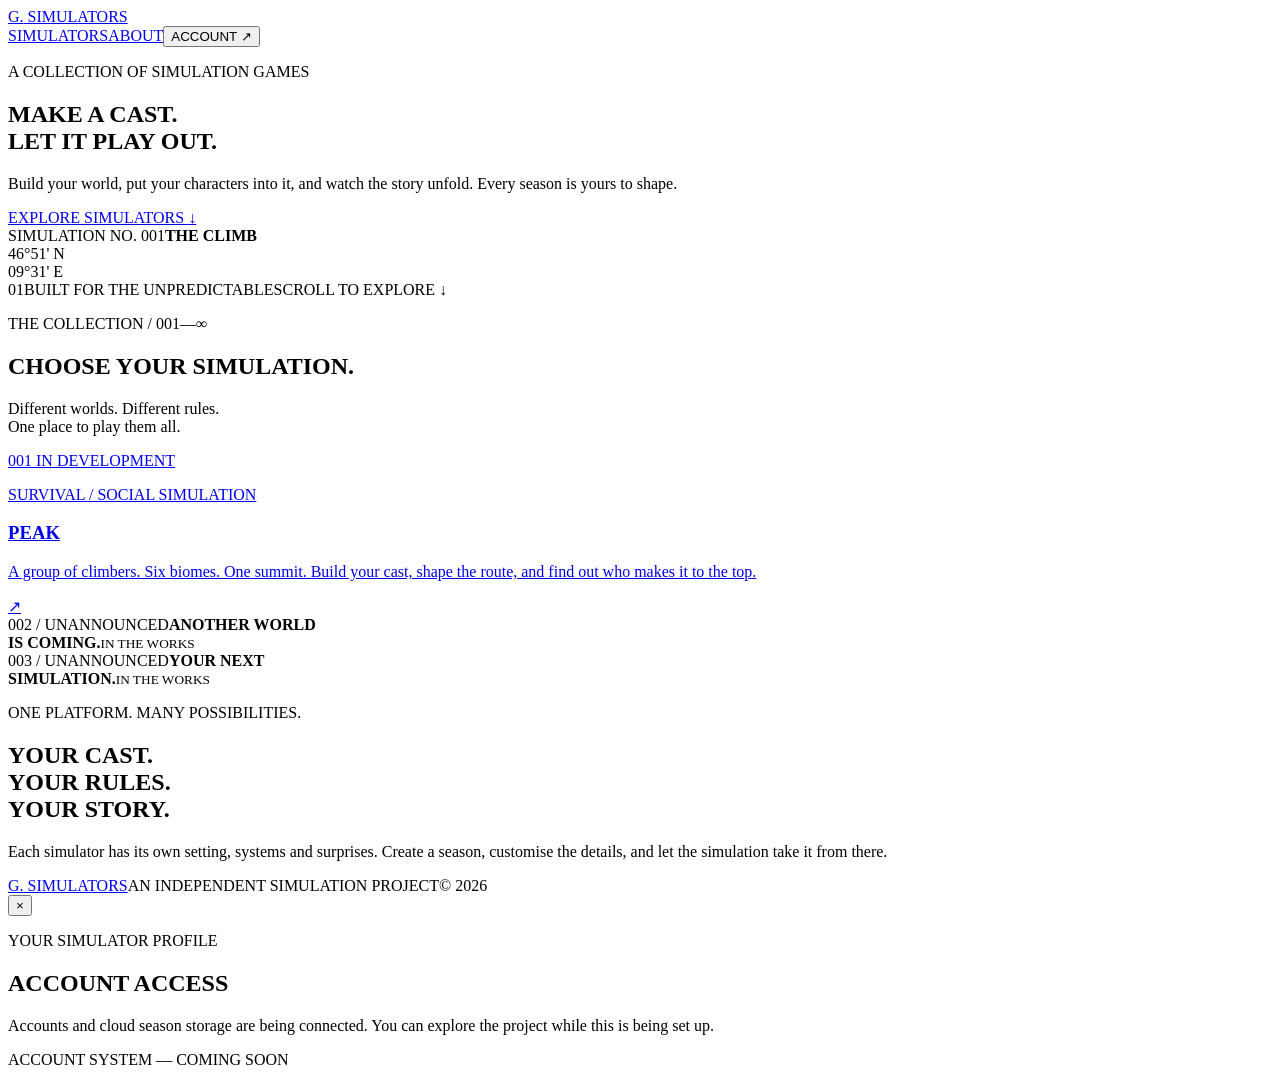
==== index.html @ 8d4240d0 "Build initial simulator platform: add index.html" ====
<!DOCTYPE html>
<html lang="en">
<head>
  <meta charset="UTF-8">
  <meta name="viewport" content="width=device-width, initial-scale=1.0">
  <meta name="theme-color" content="#101719">
  <meta name="description" content="A collection of customisable, event-driven simulation games.">
  <title>SIMULATORS — Goobleh</title>
  <link rel="preconnect" href="https://fonts.googleapis.com">
  <link rel="preconnect" href="https://fonts.gstatic.com" crossorigin>
  <link href="https://fonts.googleapis.com/css2?family=DM+Mono:wght@400;500&family=DM+Sans:wght@400;500;600;700;800&display=swap" rel="stylesheet">
  <link rel="stylesheet" href="styles.css">
</head>
<body>
  <div class="site-shell">
    <header class="topbar">
      <a class="wordmark" href="index.html"><span class="wordmark-mark">G.</span> SIMULATORS</a>
      <nav><a class="nav-link active" href="#simulators">SIMULATORS</a><a class="nav-link" href="#about">ABOUT</a><button class="account-button" id="accountButton">ACCOUNT <span>↗</span></button></nav>
    </header>
    <main>
      <section class="hero">
        <div class="hero-copy">
          <p class="eyebrow"><span class="pulse"></span> A COLLECTION OF SIMULATION GAMES</p>
          <h1>MAKE A CAST.<br><span>LET IT PLAY OUT.</span></h1>
          <p class="hero-description">Build your world, put your characters into it, and watch the story unfold. Every season is yours to shape.</p>
          <a class="primary-button" href="#simulators">EXPLORE SIMULATORS <span>↓</span></a>
        </div>
        <div class="hero-art" aria-label="Abstract mountain landscape">
          <div class="sun"></div><div class="mountain mountain-back"></div><div class="mountain mountain-front"></div>
          <div class="hero-art-label"><span>SIMULATION NO. 001</span><strong>THE CLIMB</strong></div>
          <div class="coordinates">46°51' N<br>09°31' E</div>
        </div>
        <div class="hero-index"><span>01</span><span>BUILT FOR THE UNPREDICTABLE</span><span>SCROLL TO EXPLORE ↓</span></div>
      </section>
      <section class="simulator-section" id="simulators">
        <div class="section-heading"><div><p class="eyebrow">THE COLLECTION / 001—∞</p><h2>CHOOSE YOUR SIMULATION.</h2></div><p class="section-note">Different worlds. Different rules.<br>One place to play them all.</p></div>
        <a class="sim-card peak-card" href="peak/index.html">
          <div class="sim-card-art"><div class="card-sun"></div><div class="card-ridge ridge-one"></div><div class="card-ridge ridge-two"></div><span class="card-number">001</span><span class="card-status"><i></i> IN DEVELOPMENT</span></div>
          <div class="sim-card-info"><div><p class="eyebrow">SURVIVAL / SOCIAL SIMULATION</p><h3>PEAK</h3><p class="sim-description">A group of climbers. Six biomes. One summit. Build your cast, shape the route, and find out who makes it to the top.</p></div><span class="card-arrow">↗</span></div>
        </a>
        <div class="coming-grid"><div class="coming-card"><span>002 / UNANNOUNCED</span><strong>ANOTHER WORLD<br>IS COMING.</strong><small>IN THE WORKS</small></div><div class="coming-card"><span>003 / UNANNOUNCED</span><strong>YOUR NEXT<br>SIMULATION.</strong><small>IN THE WORKS</small></div></div>
      </section>
      <section class="about-section" id="about"><p class="eyebrow">ONE PLATFORM. MANY POSSIBILITIES.</p><h2>YOUR CAST.<br>YOUR RULES.<br><span>YOUR STORY.</span></h2><p>Each simulator has its own setting, systems and surprises. Create a season, customise the details, and let the simulation take it from there.</p></section>
    </main>
    <footer><a class="wordmark" href="index.html"><span class="wordmark-mark">G.</span> SIMULATORS</a><span>AN INDEPENDENT SIMULATION PROJECT</span><span>© 2026</span></footer>
  </div>
  <div class="modal-backdrop hidden" id="accountModal"><div class="account-modal"><button class="modal-close" id="closeModal" aria-label="Close">×</button><p class="eyebrow">YOUR SIMULATOR PROFILE</p><h2>ACCOUNT ACCESS</h2><p>Accounts and cloud season storage are being connected. You can explore the project while this is being set up.</p><span class="modal-status">ACCOUNT SYSTEM — COMING SOON</span></div></div>
  <script src="app.js"></script>
</body>
</html>
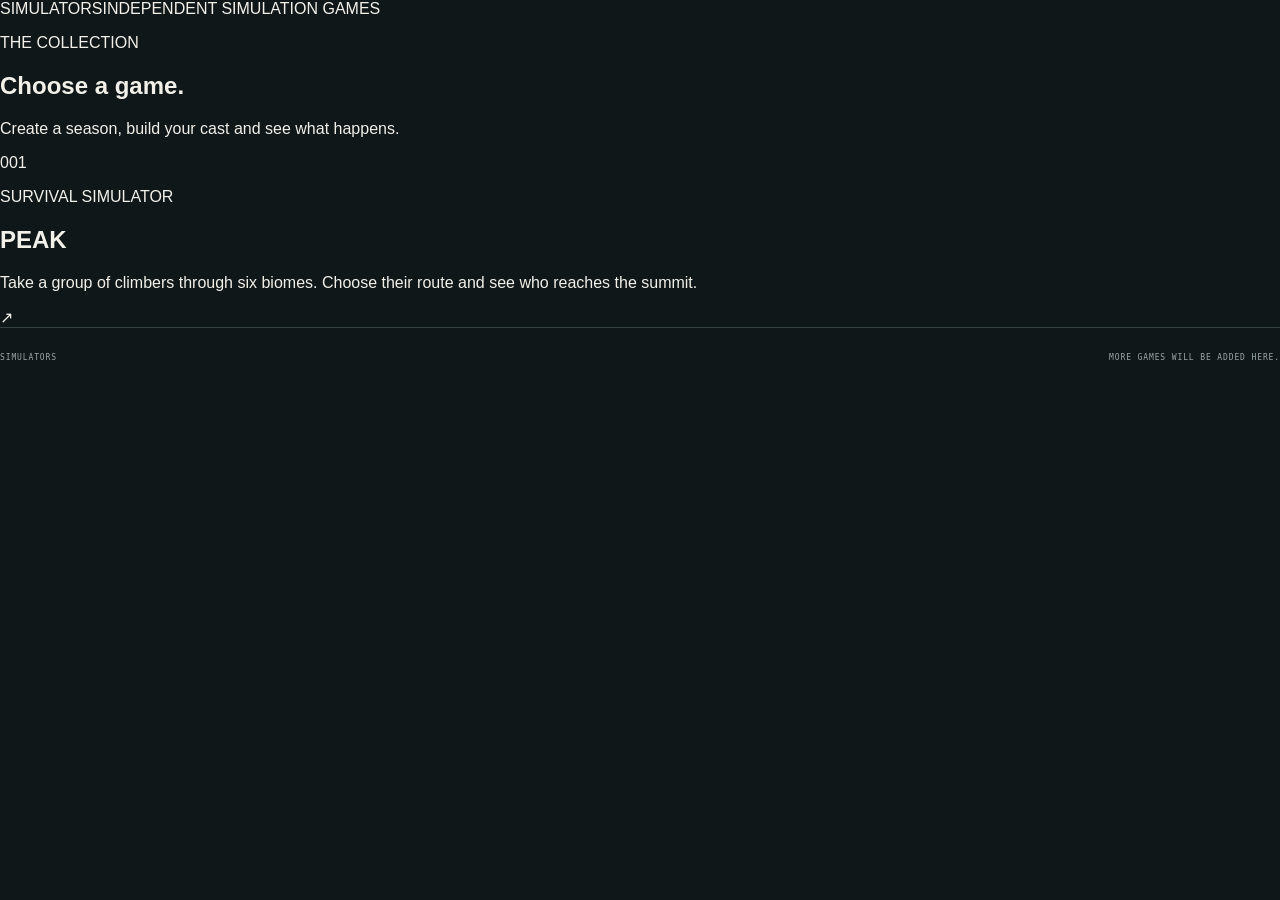
==== commit 93a0370d: "Simplify layout and improve PEAK setup usability: index.html" ====
--- a/index.html
+++ b/index.html
@@ -1,50 +1,26 @@
-<!DOCTYPE html>
+<!doctype html>
 <html lang="en">
 <head>
-  <meta charset="UTF-8">
-  <meta name="viewport" content="width=device-width, initial-scale=1.0">
-  <meta name="theme-color" content="#101719">
-  <meta name="description" content="A collection of customisable, event-driven simulation games.">
-  <title>SIMULATORS — Goobleh</title>
-  <link rel="preconnect" href="https://fonts.googleapis.com">
-  <link rel="preconnect" href="https://fonts.gstatic.com" crossorigin>
-  <link href="https://fonts.googleapis.com/css2?family=DM+Mono:wght@400;500&family=DM+Sans:wght@400;500;600;700;800&display=swap" rel="stylesheet">
-  <link rel="stylesheet" href="styles.css">
+<meta charset="utf-8">
+<meta name="viewport" content="width=device-width, initial-scale=1">
+<meta name="theme-color" content="#151a18">
+<meta name="description" content="A collection of customisable simulation games.">
+<title>Simulators</title>
+<link rel="stylesheet" href="styles.css">
 </head>
 <body>
-  <div class="site-shell">
-    <header class="topbar">
-      <a class="wordmark" href="index.html"><span class="wordmark-mark">G.</span> SIMULATORS</a>
-      <nav><a class="nav-link active" href="#simulators">SIMULATORS</a><a class="nav-link" href="#about">ABOUT</a><button class="account-button" id="accountButton">ACCOUNT <span>↗</span></button></nav>
-    </header>
-    <main>
-      <section class="hero">
-        <div class="hero-copy">
-          <p class="eyebrow"><span class="pulse"></span> A COLLECTION OF SIMULATION GAMES</p>
-          <h1>MAKE A CAST.<br><span>LET IT PLAY OUT.</span></h1>
-          <p class="hero-description">Build your world, put your characters into it, and watch the story unfold. Every season is yours to shape.</p>
-          <a class="primary-button" href="#simulators">EXPLORE SIMULATORS <span>↓</span></a>
-        </div>
-        <div class="hero-art" aria-label="Abstract mountain landscape">
-          <div class="sun"></div><div class="mountain mountain-back"></div><div class="mountain mountain-front"></div>
-          <div class="hero-art-label"><span>SIMULATION NO. 001</span><strong>THE CLIMB</strong></div>
-          <div class="coordinates">46°51' N<br>09°31' E</div>
-        </div>
-        <div class="hero-index"><span>01</span><span>BUILT FOR THE UNPREDICTABLE</span><span>SCROLL TO EXPLORE ↓</span></div>
-      </section>
-      <section class="simulator-section" id="simulators">
-        <div class="section-heading"><div><p class="eyebrow">THE COLLECTION / 001—∞</p><h2>CHOOSE YOUR SIMULATION.</h2></div><p class="section-note">Different worlds. Different rules.<br>One place to play them all.</p></div>
-        <a class="sim-card peak-card" href="peak/index.html">
-          <div class="sim-card-art"><div class="card-sun"></div><div class="card-ridge ridge-one"></div><div class="card-ridge ridge-two"></div><span class="card-number">001</span><span class="card-status"><i></i> IN DEVELOPMENT</span></div>
-          <div class="sim-card-info"><div><p class="eyebrow">SURVIVAL / SOCIAL SIMULATION</p><h3>PEAK</h3><p class="sim-description">A group of climbers. Six biomes. One summit. Build your cast, shape the route, and find out who makes it to the top.</p></div><span class="card-arrow">↗</span></div>
-        </a>
-        <div class="coming-grid"><div class="coming-card"><span>002 / UNANNOUNCED</span><strong>ANOTHER WORLD<br>IS COMING.</strong><small>IN THE WORKS</small></div><div class="coming-card"><span>003 / UNANNOUNCED</span><strong>YOUR NEXT<br>SIMULATION.</strong><small>IN THE WORKS</small></div></div>
-      </section>
-      <section class="about-section" id="about"><p class="eyebrow">ONE PLATFORM. MANY POSSIBILITIES.</p><h2>YOUR CAST.<br>YOUR RULES.<br><span>YOUR STORY.</span></h2><p>Each simulator has its own setting, systems and surprises. Create a season, customise the details, and let the simulation take it from there.</p></section>
-    </main>
-    <footer><a class="wordmark" href="index.html"><span class="wordmark-mark">G.</span> SIMULATORS</a><span>AN INDEPENDENT SIMULATION PROJECT</span><span>© 2026</span></footer>
-  </div>
-  <div class="modal-backdrop hidden" id="accountModal"><div class="account-modal"><button class="modal-close" id="closeModal" aria-label="Close">×</button><p class="eyebrow">YOUR SIMULATOR PROFILE</p><h2>ACCOUNT ACCESS</h2><p>Accounts and cloud season storage are being connected. You can explore the project while this is being set up.</p><span class="modal-status">ACCOUNT SYSTEM — COMING SOON</span></div></div>
-  <script src="app.js"></script>
+<div class="page">
+<header class="header"><a class="brand" href="index.html">SIMULATORS</a><span class="header-note">INDEPENDENT SIMULATION GAMES</span></header>
+<main>
+<section class="intro"><p class="kicker">THE COLLECTION</p><h1>Choose a game.</h1><p class="intro-copy">Create a season, build your cast and see what happens.</p></section>
+<section class="games" aria-label="Available simulators">
+<a class="game-card" href="peak/index.html">
+<div class="game-image"><span>001</span><div class="mountain-shape"></div></div>
+<div class="game-details"><div><p class="kicker">SURVIVAL SIMULATOR</p><h2>PEAK</h2><p>Take a group of climbers through six biomes. Choose their route and see who reaches the summit.</p></div><span class="arrow" aria-hidden="true">↗</span></div>
+</a>
+</section>
+</main>
+<footer><span>SIMULATORS</span><span>MORE GAMES WILL BE ADDED HERE.</span></footer>
+</div>
 </body>
 </html>
--- a/styles.css
+++ b/styles.css
@@ -0,0 +1 @@
+:root{--bg:#101719;--panel:#182326;--panel2:#202d30;--text:#f1f0e9;--muted:#9ba8a5;--line:#344245;--lime:#d4f078;--orange:#f3a36b;--mono:'DM Mono',monospace;--sans:'DM Sans',sans-serif}*{box-sizing:border-box}html{scroll-behavior:smooth}body{margin:0;background:var(--bg);color:var(--text);font-family:var(--sans)}a{color:inherit;text-decoration:none}.site-shell{max-width:1440px;margin:auto;padding:0 5.5%}.topbar{height:88px;display:flex;align-items:center;justify-content:space-between;border-bottom:1px solid var(--line)}.wordmark{font:500 13px var(--mono);letter-spacing:.12em;display:flex;align-items:center;gap:11px}.wordmark-mark{display:grid;place-items:center;width:30px;height:30px;background:var(--lime);color:#182023;font:800 17px var(--sans);border-radius:50%}nav{display:flex;align-items:center;gap:35px}.nav-link,.account-button,.eyebrow,.hero-index,.coordinates,.hero-art-label span,.card-number,.card-status,.coming-card>span,.coming-card small,footer>span,.modal-status{font:10px var(--mono);letter-spacing:.11em}.nav-link{color:var(--muted)}.nav-link.active{color:var(--lime)}.account-button{background:transparent;border:1px solid var(--line);color:var(--text);padding:12px 17px;cursor:pointer}.account-button span{color:var(--lime);margin-left:13px}.hero{position:relative;min-height:620px;display:grid;grid-template-columns:1fr 1fr;align-items:center;padding:65px 0 95px}.hero-copy{position:relative;z-index:2}.eyebrow{color:var(--lime);margin:0 0 22px}.pulse,.card-status i{display:inline-block;width:7px;height:7px;background:var(--lime);border-radius:50%;margin-right:9px;box-shadow:0 0 12px #d4f07888}.hero h1{font-size:clamp(48px,6.7vw,92px);line-height:.94;letter-spacing:-.075em;margin:0;font-weight:800}.hero h1 span,.about-section h2 span{color:var(--lime)}.hero-description{max-width:390px;color:var(--muted);line-height:1.7;font-size:15px;margin:27px 0 32px}.primary-button{display:inline-flex;gap:38px;align-items:center;padding:16px 20px;background:var(--lime);color:#172022;font:500 10px var(--mono);letter-spacing:.1em}.primary-button span{font-size:16px}.hero-art{height:410px;position:relative;overflow:hidden;background:linear-gradient(155deg,#33494a,#172629 72%);border:1px solid #435456}.sun{position:absolute;width:130px;height:130px;border-radius:50%;background:#e9b77e;top:52px;right:22%;box-shadow:0 0 75px #e9b77e55}.mountain{position:absolute;bottom:-2px;width:0;height:0;border-style:solid}.mountain-back{left:-5%;border-width:0 290px 300px 290px;border-color:transparent transparent #526a64 transparent}.mountain-front{right:-10%;border-width:0 340px 230px 340px;border-color:transparent transparent #263a38 transparent}.hero-art-label{position:absolute;left:25px;bottom:25px;display:flex;flex-direction:column;gap:8px}.hero-art-label span,.coordinates{color:#c4d0c4}.hero-art-label strong{font-size:28px;letter-spacing:-.04em}.coordinates{position:absolute;right:22px;top:22px;line-height:1.7;text-align:right}.hero-index{position:absolute;bottom:27px;left:0;right:0;display:flex;justify-content:space-between;color:var(--muted);font-size:9px}.hero-index span:first-child{color:var(--lime)}.simulator-section{padding:70px 0 100px;border-top:1px solid var(--line)}.section-heading{display:flex;justify-content:space-between;align-items:end;margin-bottom:35px}.section-heading h2{font-size:clamp(25px,3vw,39px);letter-spacing:-.055em;margin:0}.section-note{color:var(--muted);font-size:12px;line-height:1.6;margin:0 0 3px}.sim-card{display:block;border:1px solid var(--line);background:var(--panel);transition:border-color .2s,transform .2s}.sim-card:hover{border-color:var(--lime);transform:translateY(-3px)}.sim-card-art{height:300px;position:relative;overflow:hidden;background:linear-gradient(135deg,#415e5a,#172b2e 75%)}.card-sun{position:absolute;width:95px;height:95px;border-radius:50%;background:#e7b77e;right:19%;top:35px;box-shadow:0 0 65px #e7b77e55}.card-ridge{position:absolute;bottom:-2px;width:0;height:0;border-style:solid}.ridge-one{left:4%;border-width:0 260px 220px 260px;border-color:transparent transparent #789084 transparent}.ridge-two{right:-4%;border-width:0 320px 175px 320px;border-color:transparent transparent #263e3a transparent}.card-number{position:absolute;top:22px;left:23px;color:#e4e8d9}.card-status{position:absolute;top:22px;right:23px;color:#e4e8d9}.card-status i{width:6px;height:6px}.sim-card-info{display:flex;justify-content:space-between;align-items:center;padding:26px 30px}.sim-card-info .eyebrow{font-size:9px;margin-bottom:10px}.sim-card-info h3{font-size:43px;letter-spacing:-.06em;margin:0 0 8px}.sim-description{color:var(--muted);font-size:13px;line-height:1.6;max-width:560px;margin:0}.card-arrow{font-size:26px;color:var(--lime)}.coming-grid{display:grid;grid-template-columns:1fr 1fr;gap:16px;margin-top:16px}.coming-card{min-height:170px;padding:22px;background:#151f21;border:1px dashed #39484a;display:flex;flex-direction:column;align-items:flex-start;justify-content:space-between;color:var(--muted)}.coming-card strong{font-size:23px;line-height:1.05;letter-spacing:-.04em;color:#667572}.coming-card small{font-size:8px}.about-section{padding:75px 0 105px;border-top:1px solid var(--line);max-width:650px}.about-section h2{font-size:clamp(42px,6vw,70px);line-height:.97;letter-spacing:-.07em;margin:0 0 25px}.about-section>p:last-child{color:var(--muted);max-width:420px;font-size:14px;line-height:1.8}footer{border-top:1px solid var(--line);padding:25px 0 35px;display:flex;justify-content:space-between;align-items:center;color:var(--muted)}footer .wordmark{color:var(--text)}footer>span{font-size:8px}.modal-backdrop{position:fixed;inset:0;background:#050a0bd9;display:grid;place-items:center;padding:20px;z-index:5}.hidden{display:none!important}.account-modal{position:relative;max-width:420px;width:100%;padding:36px;background:var(--panel);border:1px solid var(--line)}.account-modal h2{font-size:30px;letter-spacing:-.05em;margin:0 0 13px}.account-modal>p:not(.eyebrow){color:var(--muted);font-size:13px;line-height:1.7}.modal-close{position:absolute;right:18px;top:12px;background:none;border:0;color:var(--text);font-size:27px;cursor:pointer}.modal-status{display:inline-block;color:var(--lime);margin-top:17px;font-size:9px}@media(max-width:760px){.site-shell{padding:0 22px}.topbar{height:70px}nav{gap:15px}.nav-link{display:none}.hero{grid-template-columns:1fr;padding:65px 0 75px;gap:35px}.hero-art{height:280px}.hero-index{bottom:22px}.section-heading{align-items:flex-start;gap:20px;flex-direction:column}.sim-card-art{height:230px}.sim-card-info{padding:22px;align-items:flex-start}.sim-card-info h3{font-size:36px}.sim-description{font-size:12px}.coming-grid{grid-template-columns:1fr}.coming-card{min-height:140px}footer{gap:15px;flex-wrap:wrap}footer>span{font-size:7px}}
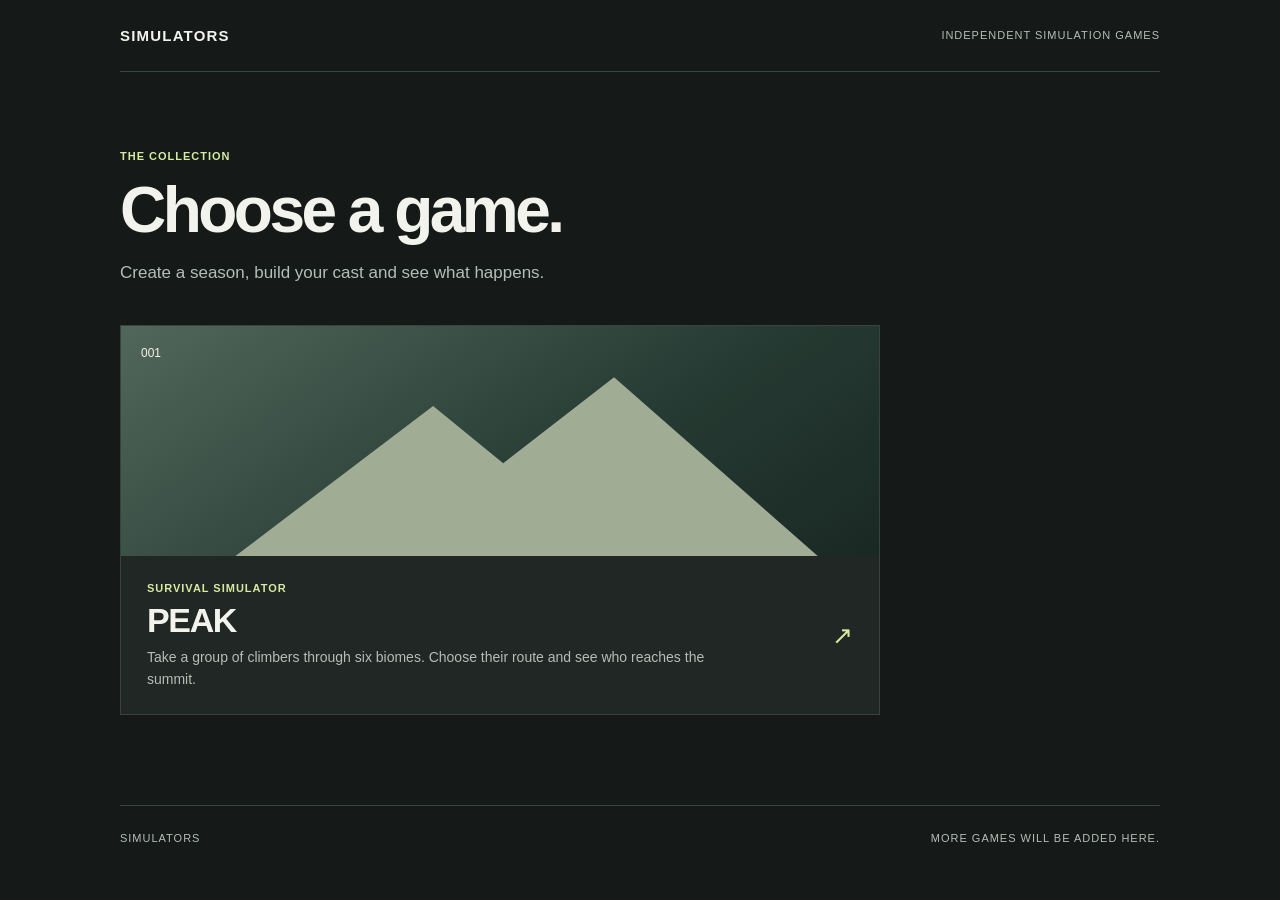
==== commit 925ec5ff: "Fix HTML syntax for opening html tag" ====
--- a/index.html
+++ b/index.html
@@ -1,5 +1,5 @@
 <!doctype html>
-<html lang="en">
+<html lang="en"> 
 <head>
 <meta charset="utf-8">
 <meta name="viewport" content="width=device-width, initial-scale=1">
@@ -23,4 +23,4 @@
 <footer><span>SIMULATORS</span><span>MORE GAMES WILL BE ADDED HERE.</span></footer>
 </div>
 </body>
-</html>+</html>
--- a/styles.css
+++ b/styles.css
@@ -1 +1 @@
-:root{--bg:#101719;--panel:#182326;--panel2:#202d30;--text:#f1f0e9;--muted:#9ba8a5;--line:#344245;--lime:#d4f078;--orange:#f3a36b;--mono:'DM Mono',monospace;--sans:'DM Sans',sans-serif}*{box-sizing:border-box}html{scroll-behavior:smooth}body{margin:0;background:var(--bg);color:var(--text);font-family:var(--sans)}a{color:inherit;text-decoration:none}.site-shell{max-width:1440px;margin:auto;padding:0 5.5%}.topbar{height:88px;display:flex;align-items:center;justify-content:space-between;border-bottom:1px solid var(--line)}.wordmark{font:500 13px var(--mono);letter-spacing:.12em;display:flex;align-items:center;gap:11px}.wordmark-mark{display:grid;place-items:center;width:30px;height:30px;background:var(--lime);color:#182023;font:800 17px var(--sans);border-radius:50%}nav{display:flex;align-items:center;gap:35px}.nav-link,.account-button,.eyebrow,.hero-index,.coordinates,.hero-art-label span,.card-number,.card-status,.coming-card>span,.coming-card small,footer>span,.modal-status{font:10px var(--mono);letter-spacing:.11em}.nav-link{color:var(--muted)}.nav-link.active{color:var(--lime)}.account-button{background:transparent;border:1px solid var(--line);color:var(--text);padding:12px 17px;cursor:pointer}.account-button span{color:var(--lime);margin-left:13px}.hero{position:relative;min-height:620px;display:grid;grid-template-columns:1fr 1fr;align-items:center;padding:65px 0 95px}.hero-copy{position:relative;z-index:2}.eyebrow{color:var(--lime);margin:0 0 22px}.pulse,.card-status i{display:inline-block;width:7px;height:7px;background:var(--lime);border-radius:50%;margin-right:9px;box-shadow:0 0 12px #d4f07888}.hero h1{font-size:clamp(48px,6.7vw,92px);line-height:.94;letter-spacing:-.075em;margin:0;font-weight:800}.hero h1 span,.about-section h2 span{color:var(--lime)}.hero-description{max-width:390px;color:var(--muted);line-height:1.7;font-size:15px;margin:27px 0 32px}.primary-button{display:inline-flex;gap:38px;align-items:center;padding:16px 20px;background:var(--lime);color:#172022;font:500 10px var(--mono);letter-spacing:.1em}.primary-button span{font-size:16px}.hero-art{height:410px;position:relative;overflow:hidden;background:linear-gradient(155deg,#33494a,#172629 72%);border:1px solid #435456}.sun{position:absolute;width:130px;height:130px;border-radius:50%;background:#e9b77e;top:52px;right:22%;box-shadow:0 0 75px #e9b77e55}.mountain{position:absolute;bottom:-2px;width:0;height:0;border-style:solid}.mountain-back{left:-5%;border-width:0 290px 300px 290px;border-color:transparent transparent #526a64 transparent}.mountain-front{right:-10%;border-width:0 340px 230px 340px;border-color:transparent transparent #263a38 transparent}.hero-art-label{position:absolute;left:25px;bottom:25px;display:flex;flex-direction:column;gap:8px}.hero-art-label span,.coordinates{color:#c4d0c4}.hero-art-label strong{font-size:28px;letter-spacing:-.04em}.coordinates{position:absolute;right:22px;top:22px;line-height:1.7;text-align:right}.hero-index{position:absolute;bottom:27px;left:0;right:0;display:flex;justify-content:space-between;color:var(--muted);font-size:9px}.hero-index span:first-child{color:var(--lime)}.simulator-section{padding:70px 0 100px;border-top:1px solid var(--line)}.section-heading{display:flex;justify-content:space-between;align-items:end;margin-bottom:35px}.section-heading h2{font-size:clamp(25px,3vw,39px);letter-spacing:-.055em;margin:0}.section-note{color:var(--muted);font-size:12px;line-height:1.6;margin:0 0 3px}.sim-card{display:block;border:1px solid var(--line);background:var(--panel);transition:border-color .2s,transform .2s}.sim-card:hover{border-color:var(--lime);transform:translateY(-3px)}.sim-card-art{height:300px;position:relative;overflow:hidden;background:linear-gradient(135deg,#415e5a,#172b2e 75%)}.card-sun{position:absolute;width:95px;height:95px;border-radius:50%;background:#e7b77e;right:19%;top:35px;box-shadow:0 0 65px #e7b77e55}.card-ridge{position:absolute;bottom:-2px;width:0;height:0;border-style:solid}.ridge-one{left:4%;border-width:0 260px 220px 260px;border-color:transparent transparent #789084 transparent}.ridge-two{right:-4%;border-width:0 320px 175px 320px;border-color:transparent transparent #263e3a transparent}.card-number{position:absolute;top:22px;left:23px;color:#e4e8d9}.card-status{position:absolute;top:22px;right:23px;color:#e4e8d9}.card-status i{width:6px;height:6px}.sim-card-info{display:flex;justify-content:space-between;align-items:center;padding:26px 30px}.sim-card-info .eyebrow{font-size:9px;margin-bottom:10px}.sim-card-info h3{font-size:43px;letter-spacing:-.06em;margin:0 0 8px}.sim-description{color:var(--muted);font-size:13px;line-height:1.6;max-width:560px;margin:0}.card-arrow{font-size:26px;color:var(--lime)}.coming-grid{display:grid;grid-template-columns:1fr 1fr;gap:16px;margin-top:16px}.coming-card{min-height:170px;padding:22px;background:#151f21;border:1px dashed #39484a;display:flex;flex-direction:column;align-items:flex-start;justify-content:space-between;color:var(--muted)}.coming-card strong{font-size:23px;line-height:1.05;letter-spacing:-.04em;color:#667572}.coming-card small{font-size:8px}.about-section{padding:75px 0 105px;border-top:1px solid var(--line);max-width:650px}.about-section h2{font-size:clamp(42px,6vw,70px);line-height:.97;letter-spacing:-.07em;margin:0 0 25px}.about-section>p:last-child{color:var(--muted);max-width:420px;font-size:14px;line-height:1.8}footer{border-top:1px solid var(--line);padding:25px 0 35px;display:flex;justify-content:space-between;align-items:center;color:var(--muted)}footer .wordmark{color:var(--text)}footer>span{font-size:8px}.modal-backdrop{position:fixed;inset:0;background:#050a0bd9;display:grid;place-items:center;padding:20px;z-index:5}.hidden{display:none!important}.account-modal{position:relative;max-width:420px;width:100%;padding:36px;background:var(--panel);border:1px solid var(--line)}.account-modal h2{font-size:30px;letter-spacing:-.05em;margin:0 0 13px}.account-modal>p:not(.eyebrow){color:var(--muted);font-size:13px;line-height:1.7}.modal-close{position:absolute;right:18px;top:12px;background:none;border:0;color:var(--text);font-size:27px;cursor:pointer}.modal-status{display:inline-block;color:var(--lime);margin-top:17px;font-size:9px}@media(max-width:760px){.site-shell{padding:0 22px}.topbar{height:70px}nav{gap:15px}.nav-link{display:none}.hero{grid-template-columns:1fr;padding:65px 0 75px;gap:35px}.hero-art{height:280px}.hero-index{bottom:22px}.section-heading{align-items:flex-start;gap:20px;flex-direction:column}.sim-card-art{height:230px}.sim-card-info{padding:22px;align-items:flex-start}.sim-card-info h3{font-size:36px}.sim-description{font-size:12px}.coming-grid{grid-template-columns:1fr}.coming-card{min-height:140px}footer{gap:15px;flex-wrap:wrap}footer>span{font-size:7px}}+:root{color-scheme:dark;--bg:#151a18;--surface:#202724;--surface-hover:#27312c;--text:#f3f3ed;--muted:#b4bdb6;--line:#39433d;--accent:#d8e9a2;font-family:Arial,Helvetica,sans-serif}*{box-sizing:border-box}body{margin:0;background:var(--bg);color:var(--text);font-family:Arial,Helvetica,sans-serif;font-size:16px;line-height:1.55}a{color:inherit;text-decoration:none}.page{width:min(100% - 48px,1040px);margin:0 auto}.header{height:72px;display:flex;align-items:center;justify-content:space-between;border-bottom:1px solid var(--line)}.brand{font-size:15px;font-weight:700;letter-spacing:.08em}.header-note,.kicker,footer{font-size:11px;letter-spacing:.09em;color:var(--muted)}.intro{padding:76px 0 38px}.kicker{margin:0 0 12px;color:var(--accent);font-weight:700}.intro h1{font-size:clamp(38px,6vw,64px);letter-spacing:-.055em;line-height:1.05;margin:0}.intro-copy{color:var(--muted);font-size:17px;margin:16px 0 0}.games{padding-bottom:90px}.game-card{display:block;max-width:760px;background:var(--surface);border:1px solid var(--line);transition:background .15s,border-color .15s}.game-card:hover,.game-card:focus-visible{background:var(--surface-hover);border-color:var(--accent)}.game-image{height:230px;position:relative;overflow:hidden;background:linear-gradient(145deg,#52675b,#263b33 60%,#1a2823)}.game-image>span{position:absolute;top:18px;left:20px;font-size:12px;color:#f3f3ed}.mountain-shape{position:absolute;left:15%;right:8%;bottom:-1px;height:78%;background:#a0ad94;clip-path:polygon(0 100%,34% 16%,46% 48%,65% 0,100% 100%)}.game-details{display:flex;justify-content:space-between;gap:25px;align-items:center;padding:24px 26px}.game-details .kicker{margin-bottom:5px}.game-details h2{font-size:34px;line-height:1.1;margin:0 0 8px;letter-spacing:-.04em}.game-details p:last-child{max-width:560px;margin:0;color:var(--muted);font-size:14px}.arrow{font-size:25px;color:var(--accent)}footer{min-height:65px;border-top:1px solid var(--line);display:flex;justify-content:space-between;align-items:center;gap:15px}@media(max-width:600px){.page{width:min(100% - 32px,1040px)}.header{height:62px}.header-note{font-size:9px}.intro{padding:55px 0 30px}.game-image{height:175px}.game-details{padding:20px;gap:12px}.game-details h2{font-size:30px}footer{font-size:9px}}
